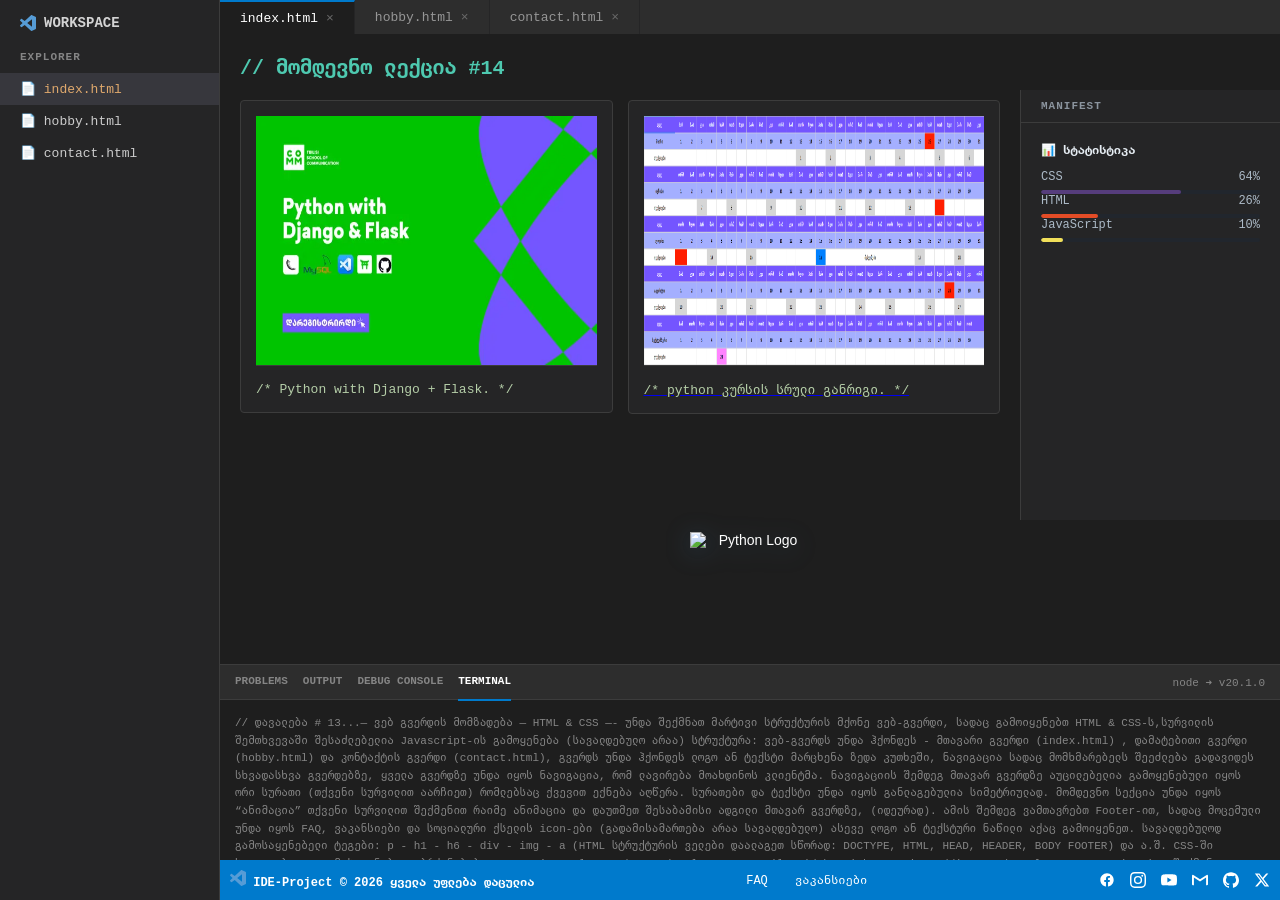
==== index.html @ 0334cdf0 "Finish homework_12" ====
<!DOCTYPE html>
<html lang="ka">

<head>
    <meta charset="UTF-8">
    <meta name="viewport" content="width=device-width, initial-scale=1.0">
    <title>IDE - index.html</title>
    <link rel="stylesheet" href="./style/style.css">
    <link rel="icon" href="./images/logo.svg" sizes="32x32" />
    <style>
        /* მხოლოდ ინდექსის გვერდის გალერეის სტილები */
        .gallery-container {
            display: flex;
            justify-content: space-between;
            gap: 15px;
        }

        .gallery-item {
            width: 50%;
            background-color: #252526;
            border: 1px solid #3c3c3c;
            padding: 15px;
            border-radius: 4px;
            height: fit-content;
        }

        .gallery-item img {
            width: 100%;
            height: 250px;
            border-bottom: 1px solid #3c3c3c;
        }

        .gallery-item p {
            margin-top: 12px;
            font-size: 13px;
            color: #b5cea8;
        }
    </style>
</head>

<body>
    <div class="ide-container">
        <!-- Explorer Sidebar -->
        <div class="ide-sidebar">
            <div class="sidebar-brand">
                <svg fill="#569cd6" width="16px" height="16px" viewBox="0 0 32 32">
                    <path d="M30.865 3.448l-6.583-3.167c-0.766-0.37-1.677-0.214-2.276 0.385l-12.609 11.505-5.495-4.167c-0.51-0.391-1.229-0.359-1.703 0.073l-1.76 1.604c-0.583 0.526-0.583 1.443-0.005 1.969l4.766 4.349-4.766 4.349c-0.578 0.526-0.578 1.443 0.005 1.969l1.76 1.604c0.479 0.432 1.193 0.464 1.703 0.073l5.495-4.172 12.615 11.51c0.594 0.599 1.505 0.755 2.271 0.385l6.589-3.172c0.693-0.333 1.13-1.031 1.13-1.802v-21.495c0-0.766-0.443-1.469-1.135-1.802zM24.005 23.266l-9.573-7.266 9.573-7.266z" />
                </svg>
                <span>WORKSPACE</span>
            </div>
            <h6>EXPLORER</h6>
            <div class="file-list">
                <a href="index.html" class="active-file">📄 index.html</a>
                <a href="hobby.html">📄 hobby.html</a>
                <a href="contact.html">📄 contact.html</a>
            </div>
        </div>

        <div class="ide-main-content">
            <!-- Tabs Header -->
            <header>
                <nav>
                    <a href="index.html" class="active">index.html</a>
                    <a href="hobby.html">hobby.html</a>
                    <a href="contact.html">contact.html</a>
                </nav>
            </header>

            <main>
                <h1>// მომდევნო ლექცია #14</h1>

                <div class="content-wrapper">
                    <!-- ძირითადი შიგთავსი -->
                    <div class="page-content">
                        <div class="gallery-container">
                            <div class="gallery-item">
                                <a target="_blank" href="https://commschool.ge/courses/python/">
                                <img src="./images/course.png" alt="კურსის აღწერა">
                                </a>
                                <p>/* Python with Django + Flask. */</p>
                            </div>
                            <div class="gallery-item">
                                <a target="_blank" href="https://docs.google.com/spreadsheets/d/1XT12Sex1IJbeRztxzKbnkJlmxRiXJuyS/edit?gid=1885693921&urp=gmail_link#gid=1885693921">
                                <img src="./images/calendar.png" alt="ლექციების კალენდარი">
                                <p>/* python კურსის სრული განრიგი. */</p>
                                </a>
                            </div>
                        </div>
                    </div>

                    <!-- მანიფესტის მენიუ მარჯვნივ -->
                    <aside class="right-sidebar">
                        <div class="sidebar-header"><span>MANIFEST</span></div>
                        <div class="sidebar-section">
                            <div class="section-title">📊 სტატისტიკა</div>
                            <div id="fileMetricsContainer" class="languages-container"></div>
                        </div>
                    </aside>
                </div>

                <!-- ანიმაციის სექცია -->
                <section class="animation-section">
                    <div class="python-logo-wrapper">
                        <img class="python-logo" src="https://upload.wikimedia.org/wikipedia/commons/c/c3/Python-logo-notext.svg" alt="Python Logo" width="120" height="120">
                    </div>
                </section>

                <!-- ტერმინალის პანელი ბოლოში -->
                <section class="terminal-panel">
                    <div class="terminal-header">
                        <div class="terminal-tabs">
                            <span>PROBLEMS</span><span>OUTPUT</span><span>DEBUG CONSOLE</span><span class="active-tab">TERMINAL</span>
                        </div>
                        <div class="terminal-meta"><span>node ➜ v20.1.0</span></div>
                    </div>
                    <div class="terminal-body">                        
                        <div class="terminal-subtext">// დავალება # 13...— ვებ გვერდის მომზადება — HTML & CSS —-
                            უნდა შექმნათ მარტივი სტრუქტურის მქონე ვებ-გვერდი, სადაც გამოიყენებთ HTML & CSS-ს,სურვილის
                            შემთხვევაში შესაძლებელია Javascript-ის გამოყენება (სავალდებულო არაა)
                            სტრუქტურა: ვებ-გვერდს უნდა ჰქონდეს - მთავარი გვერდი (index.html) , დამატებითი გვერდი
                            (hobby.html) და კონტაქტის გვერდი (contact.html), გვერდს უნდა ჰქონდეს ლოგო ან ტექსტი მარცხენა
                            ზედა კუთხეში,
                            ნავიგაცია სადაც მომხმარებელს შეეძლება გადავიდეს სხვადასხვა გვერდებზე, ყველა გვერდზე უნდა
                            იყოს ნავიგაცია, რომ ლავირება მოახდინოს კლიენტმა.
                            ნავიგაციის შემდეგ მთავარ გვერდზე აუცილებელია გამოყენებული იყოს ორი სურათი (თქვენი სურვილით
                            აარჩიეთ) რომლებსაც ქვევით ექნება აღწერა. სურათები და ტექსტი უნდა იყოს განლაგებულია
                            სიმეტრიულად.
                            მომდევნო სექცია უნდა იყოს “ანიმაცია” თქვენი სურვილით შექმენით რაიმე ანიმაცია და დაუთმეთ
                            შესაბამისი ადგილი მთავარ გვერდზე, (იდეურად).
                            ამის შემდეგ ვამთავრებთ Footer-ით, სადაც მოცემული უნდა იყოს FAQ, ვაკანსიები და სოციალური
                            ქსელის icon-ები (გადამისამართება არაა სავალდებულო) ასევე ლოგო ან ტექსტური ნაწილი აქაც
                            გამოიყენეთ.                           
                            სავალდებულოდ გამოსაყენებელი ტეგები: p - h1 - h6 - div - img - a (HTML სტრუქტურის ველები
                            დაალაგეთ სწორად: DOCTYPE, HTML, HEAD, HEADER, BODY FOOTER) და ა.შ.
                            CSS-ში სავალდებულოდ გამოსაყენებელი ბრძანებები:
                            Font-size,Color,Background-color,Font-Family,Width,Height,Margin,Padding,Border,Class,Hover,Animation
                            შექმენით style.css ფაილი ცალკე და ისე იმუშავეთ CSS-ზე.
                            პროექტი აუცილებლად აიტანეთ გითჰაბზე, გამიზიარეთ რეპოზიტორიის მისამართი და ატვირთეთ გუგლ
                            ქლასრუმში.</div>
                        <div class="typing-line">
                            <span class="terminal-prompt">➜ ~ </span>
                            <span id="typing-text"></span>
                        </div>
                    </div>
                </section>
            </main>

            <!-- ფუტერი (Status Bar) -->
            <footer>
                <div class="footer-content">
                    <div class="footer-logo">
                        <svg fill="#569cd6" width="16px" height="16px" viewBox="0 0 32 32" xmlns="http://www.w3.org/2000/svg">
                            <path d="M30.865 3.448l-6.583-3.167c-0.766-0.37-1.677-0.214-2.276 0.385l-12.609 11.505-5.495-4.167c-0.51-0.391-1.229-0.359-1.703 0.073l-1.76 1.604c-0.583 0.526-0.583 1.443-0.005 1.969l4.766 4.349-4.766 4.349c-0.578 0.526-0.578 1.443 0.005 1.969l1.76 1.604c0.479 0.432 1.193 0.464 1.703 0.073l5.495-4.172 12.615 11.51c0.594 0.599 1.505 0.755 2.271 0.385l6.589-3.172c0.693-0.333 1.13-1.031 1.13-1.802v-21.495c0-0.766-0.443-1.469-1.135-1.802zM24.005 23.266l-9.573-7.266 9.573-7.266z" />
                        </svg>
                        <span>IDE-Project</span>
                        <span>© 2026 ყველა უფლება დაცულია</span>
                    </div>
                    <div class="footer-links">
                        <a href="#">FAQ</a>
                        <a href="#">ვაკანსიები</a>
                    </div>
                    <div class="social-icons">
                        <!-- Facebook -->
                        <a href="#" class="social-link" title="Facebook" target="_blank">
                            <svg viewBox="0 0 24 24" xmlns="http://www.w3.org/2000/svg">
                                <path d="M22 12c0-5.523-4.477-10-10-10S2 6.477 2 12c0 4.991 3.657 9.128 8.438 9.878v-6.987h-2.54V12h2.54V9.797c0-2.506 1.492-3.89 3.777-3.89 1.094 0 2.238.195 2.238.195v2.46h-1.26c-1.243 0-1.63.771-1.63 1.562V12h2.773l-.443 2.89h-2.33v6.988C18.343 21.128 22 16.991 22 12z" />
                            </svg>
                        </a>
                        <!-- Instagram -->
                        <a href="#" class="social-link" title="Instagram" target="_blank">
                            <svg viewBox="0 0 24 24" xmlns="http://www.w3.org/2000/svg">
                                <path d="M12 2.163c3.204 0 3.584.012 4.85.07 3.252.148 4.771 1.691 4.919 4.919.058 1.265.069 1.645.069 4.849 0 3.205-.012 3.584-.069 4.849-.149 3.225-1.664 4.771-4.919 4.919-1.266.058-1.644.07-4.85.07-3.204 0-3.584-.012-4.849-.07-3.26-.149-4.771-1.699-4.919-4.92-.058-1.265-.07-1.644-.07-4.849 0-3.204.013-3.583.07-4.849.149-3.227 1.664-4.771 4.919-4.919 1.266-.057 1.645-.069 4.849-.069zM12 0C8.741 0 8.333.014 7.053.072 2.695.272.273 2.69.073 7.051.014 8.333 0 8.741 0 12c0 3.259.014 3.668.072 4.948.2 4.358 2.618 6.78 6.98 6.98 1.281.058 1.689.072 4.948.072 3.259 0 3.668-.014 4.948-.072 4.354-.2 6.782-2.618 6.979-6.98.059-1.28.073-1.689.073-4.948 0-3.259-.014-3.667-.072-4.947-.196-4.354-2.617-6.78-6.979-6.98C15.668.014 15.259 0 12 0zm0 5.838a6.162 6.162 0 1 0 0 12.324 6.162 6.162 0 0 0 0-12.324zM12 16a4 4 0 1 1 0-8 4 4 0 0 1 0 8zm6.406-11.845a1.44 1.44 0 1 0 0 2.881 1.44 1.44 0 0 0 0-2.881z" />
                            </svg>
                        </a>
                        <!-- YouTube -->
                        <a href="#" class="social-link" title="YouTube" target="_blank">
                            <svg viewBox="0 0 24 24" xmlns="http://www.w3.org/2000/svg">
                                <path d="M23.498 6.186a3.016 3.016 0 0 0-2.122-2.136C19.505 3.545 12 3.545 12 3.545s-7.505 0-9.377.505A3.017 3.017 0 0 0 .502 6.186C0 8.07 0 12 0 12s0 3.93.502 5.814a3.016 3.016 0 0 0 2.122 2.136c1.871.505 9.376.505 9.376.505s7.505 0 9.377-.505a3.015 3.015 0 0 0 2.122-2.136C24 15.93 24 12 24 12s0-3.93-.502-5.814zM9.545 15.568V8.432L15.818 12l-6.273 3.568z" />
                            </svg>
                        </a>
                        <!-- Gmail -->
                        <a href="mailto:gychybinidze@gmail.com" class="social-link" title="Gmail">
                            <svg viewBox="0 0 24 24" xmlns="http://www.w3.org/2000/svg">
                                <path d="M24 5.457v13.086c0 .75-.61 1.357-1.364 1.357H21.14V8.43L12 14.33 2.86 8.43v11.47H1.364C.61 19.9 0 19.293 0 18.543V5.457c0-.78.653-1.413 1.422-1.346l10.578 6.83 10.578-6.83c.77-.067 1.422.566 1.422 1.346z" />
                            </svg>
                        </a>
                        <!-- GitHub -->
                        <a href="https://github.com/guram-chubinidze" title="GitHub" target="_blank">
                            <svg viewBox="0 0 24 24" xmlns="http://www.w3.org/2000/svg">
                                <path d="M12 .297c-6.63 0-12 5.373-12 12 0 5.303 3.438 9.8 8.205 11.385.6.113.82-.258.82-.577 0-.285-.01-1.04-.015-2.04-3.338.724-4.042-1.61-4.042-1.61C4.422 18.07 3.633 17.7 3.633 17.7c-1.087-.744.084-.729.084-.729 1.205.084 1.838 1.236 1.838 1.236 1.07 1.835 2.809 1.305 3.495.998.108-.776.417-1.305.76-1.605-2.665-.3-5.466-1.332-5.466-5.93 0-1.31.465-2.38 1.235-3.22-.135-.303-.54-1.523.105-3.176 0 0 1.005-.322 3.3 1.23.96-.267 1.98-.399 3-.405 1.02.006 2.04.138 3 .405 2.28-1.552 3.285-1.23 3.285-1.23.645 1.653.24 2.873.12 3.176.765.84 1.23 1.91 1.23 3.22 0 4.61-2.805 5.625-5.475 5.92.42.36.81 1.096.81 2.22 0 1.606-.015 2.896-.015 3.286 0 .315.21.69.825.57C20.565 22.092 24 17.592 24 12.297c0-6.627-5.373-12-12-12" />
                            </svg>
                        </a>
                        <!-- Twitter (X) -->
                        <a href="#" title="Twitter" target="_blank">
                            <svg viewBox="0 0 24 24" xmlns="http://www.w3.org/2000/svg">
                                <path d="M18.244 2.25h3.308l-7.227 8.26 8.502 11.24H16.17l-5.214-6.817L4.99 21.75H1.68l7.73-8.835L1.254 2.25H8.08l4.713 6.231zm-1.161 17.52h1.833L7.084 4.126H5.117z" />
                            </svg>
                        </a>
                    </div>
                </div>
            </footer>
        </div>
    </div>
    <script src="./js/main.js"></script>
</body>

</html>
---- style/style.css ----
/* გლობალური პარამეტრები */
* {
    margin: 0;
    padding: 0;
    box-sizing: border-box;
}

body {
    font-family: 'Consolas', 'Courier New', Monaco, monospace;
    background-color: #1e1e1e;
    color: #d4d4d4;
    font-size: 14px;
    overflow: hidden; /* აიცილებს ორმაგ სკროლებს ეკრანზე */
}

/* მთავარი მაკეტი */
.ide-container {
    display: flex;
    height: 100vh; /* ფიქსირებული სიმაღლე ეკრანზე */
    width: 100vw;
}

/* მარცხენა მენიუ - File Explorer */
.ide-sidebar {
    min-width: 220px;
    background-color: #252526;
    border-right: 1px solid #3c3c3c;
    padding: 15px 0;
    flex-shrink: 0;
}

.ide-sidebar h6 {
    font-size: 11px;
    color: #858585;
    text-transform: uppercase;
    padding: 0 20px 10px 20px;
    letter-spacing: 1px;
}

.sidebar-brand {
    padding: 0 20px 20px 20px;
    font-weight: bold;
    display: flex;
    flex-direction: row;
    align-items: center;
    gap: 8px;
}

.file-list a {
    display: block;
    color: #cccccc;
    text-decoration: none;
    padding: 8px 20px;
    font-size: 13px;
    transition: background-color 0.2s;
}

.file-list a:hover {
    background-color: #2a2d2e;
    color: #ffffff;
}

.file-list a.active-file {
    background-color: #37373d;
    color: #e0a96d;
}

/* მარჯვენა კონტენტის ზონა */
.ide-main-content {
    flex-grow: 1;
    display: flex;
    flex-direction: column;
    min-width: 0;
    height: 100%;
}

/* ზედა ნავიგაციის ტაბები */
header {
    background-color: #2d2d2d;
    height: 35px;
    display: flex;
    border-bottom: 1px solid #1e1e1e;
    flex-shrink: 0;
}

nav {
    display: flex;
    height: 100%;
}

nav a {
    color: #969696;
    text-decoration: none;
    font-size: 13px;
    padding: 0 20px;
    display: flex;
    align-items: center;
    background-color: #2d2d2d;
    border-right: 1px solid #252526;
    height: 100%;
}

nav a:hover {
    background-color: #2a2a2a;
    color: #e1e1e1;
}

nav a.active {
    background-color: #1e1e1e;
    color: #ffffff;
    border-top: 2px solid #007acc;
}

nav a::after {
    content: " ×";
    margin-left: 8px;
    color: #6a6a6a;
}

/* ძირითადი სამუშაო სივრცე */
main {
    flex-grow: 1;
    display: flex;
    flex-direction: column;
    overflow: hidden;
    background-color: #1e1e1e;
}

main h1 {
    font-size: 20px;
    color: #4ec9b0;
    padding: 20px 20px 10px 20px;
    margin: 0;
}

/* შიდა სტრუქტურული კონტეინერი */
.content-wrapper {
    display: flex;
    flex-grow: 1;
    overflow: hidden;
    width: 100%;
    align-items: stretch; /* აიძულებს გვერდს და საიდბარს თანაბარ სიმაღლეს */
}

/* მარცხენა შიგთავსი */
.page-content {
    flex-grow: 1;
    min-width: 0;
    padding: 10px 20px 20px 20px;
    overflow-y: auto; /* შიდა სკროლი მხოლოდ კონტენტს */
}

/* მარჯვენა მენიუ (MANIFEST) - ჩამოდის ბოლომდე */
.right-sidebar {
    width: 260px;
    min-width: 260px;
    background-color: #252526;
    border-left: 1px solid #3c3c3c;
    display: flex;
    flex-direction: column;
    flex-shrink: 0;
    height: 100%;
}

.sidebar-header {
    font-size: 11px;
    letter-spacing: 1px;
    color: #8b949e;
    padding: 10px 20px;
    border-bottom: 1px solid #3c3c3c;
    font-weight: 600;
}

.sidebar-section {
    padding: 20px;
}

.section-title {
    font-size: 12px;
    font-weight: bold;
    color: #e6edf3;
    margin-bottom: 12px;
}
/* სექციის კონტეინერი (Dark IDE სტილი) */
        .animation-section {
            background-color: #1e1e1e;
            color: #ffffff;
            font-family: -apple-system, BlinkMacSystemFont, sans-serif;
            text-align: center;
            padding: 12px 20px;
        }

        /* ლოგოს კონტეინერი */
        .python-logo-wrapper {
            display: inline-block;
        }

        /* ბრუნვის ანიმაცია */
        @keyframes rotatePython {
            from {
                transform: rotate(0deg);
            }

            to {
                transform: rotate(360deg);
            }
        }

        /* სურათის სტილი და ანიმაციის მიბმა */
        .python-logo {
            display: block;
            margin: 0 auto;
            /* 6 წამი წრფივი დაუსრულებელი ბრუნვა */
            animation: rotatePython 6s linear infinite;

            /* ჩრდილის ეფექტი */
            filter: drop-shadow(0px 4px 12px rgba(55, 118, 171, 0.3));
        }

        /* მაუსის მიტანისას (Hover) უფრო სწრაფად დატრიალდეს */
        .python-logo:hover {
            animation-duration: 3s;
        }

/* ტერმინალის პანელის სტილები */
.terminal-panel {
    background-color: #1e1e1e;
    border-top: 1px solid #3c3c3c;
    width: 100%;
    flex-shrink: 0;
}

.terminal-header {
    display: flex;
    justify-content: space-between;
    align-items: center;
    padding: 0 15px;
    height: 35px;
    background-color: #2d2d2d;
    border-bottom: 1px solid #3c3c3c;
    user-select: none;
}

.terminal-tabs {
    display: flex;
    gap: 15px;
}

.terminal-tabs span {
    color: #858585;
    font-size: 11px;
    font-weight: bold;
    cursor: pointer;
    line-height: 35px;
}

.terminal-tabs .active-tab {
    color: #ffffff;
    border-bottom: 2px solid #007acc;
}

.terminal-meta {
    display: flex;
    align-items: center;
    gap: 15px;
    color: #858585;
    font-size: 11px;
}

.terminal-body {
    padding: 15px;
    color: #cccccc;
    font-size: 13px;
    line-height: 1.6;
    height: 160px;
    overflow-y: auto;
}

.terminal-welcome {
    color: #608b4e;
}

.terminal-subtext {
    color: #858585;
    margin-bottom: 5px;
    font-size: 11px;
}

.typing-line {
    display: flex;
    align-items: flex-start;
}

.terminal-prompt {
    color: #569cd6;
    font-weight: bold;
    margin-right: 10px;
    white-space: pre;
}

#typing-text {
    color: #d4d4d4;
    white-space: pre-wrap;
    word-break: break-word;
}

/* IDE სტილის ფუტერი */
footer {
    background-color: #007acc;
    /* VS Code-ის ლურჯი ქვედა ზოლი (Status Bar) */
    color: #ffffff;
    padding: 10px;
    font-size: 12px;
}

.footer-content {
    display: flex;
    justify-content: space-between;
    align-items: center;
}

.footer-logo {
    font-weight: bold;
}

.footer-links a {
    color: #ffffff;
    text-decoration: none;
    margin-right: 20px;
}

.footer-links a:hover {
    text-decoration: underline;
}

/* სოციალური აიქონების მთავარი კონტეინერი */
.social-icons {
    display: flex !important;
    /* იძულებითი ფლექსი */
    flex-direction: row !important;
    /* მკაცრად ჰორიზონტალური ხაზი */
    align-items: center !important;
    /* ვერტიკალურად ზუსტი ცენტრი */
    gap: 15px;
    /* დაშორება აიქონებს შორის */
}

/* თავად ლინკის თეგები */
.social-icons a {
    display: inline-flex !important;
    /* უზრუნველყოფს, რომ ლინკი ბლოკად არ გაიჭიმოს ქვევით */
    align-items: center;
    justify-content: center;
    text-decoration: none;
    width: 16px;
    /* ლინკის ფიქსირებული სიგანე */
    height: 16px;
    /* ლინკის ფიქსირებული სიმაღლე */
    transition: transform 0.2s ease;
}

/* თავად SVG კოდი */
.social-icons svg {
    width: 16px !important;
    height: 16px !important;
    fill: #ffffff;
    display: block;
    /* აქრობს SVG-ის შიდა უხილავ დაშორებებს */
    transition: fill 0.2s ease;
}

/* მაუსის მიტანის ეფექტები (Hover) */
.social-icons a:hover {
    transform: scale(1.2);
}

.social-icons a[title="Facebook"]:hover svg {
    fill: #e6f2ff;
}

.social-icons a[title="Instagram"]:hover svg {
    fill: #ffd3e3;
}

.social-icons a[title="YouTube"]:hover svg {
    fill: #ffb3b3;
}

.social-icons a[title="Gmail"]:hover svg {
    fill: #ffe6e6;
}

.social-icons a[title="GitHub"]:hover svg {
    fill: #f0f6fc;
}

.social-icons a[title="Twitter"]:hover svg {
    fill: #1da1f2;
}
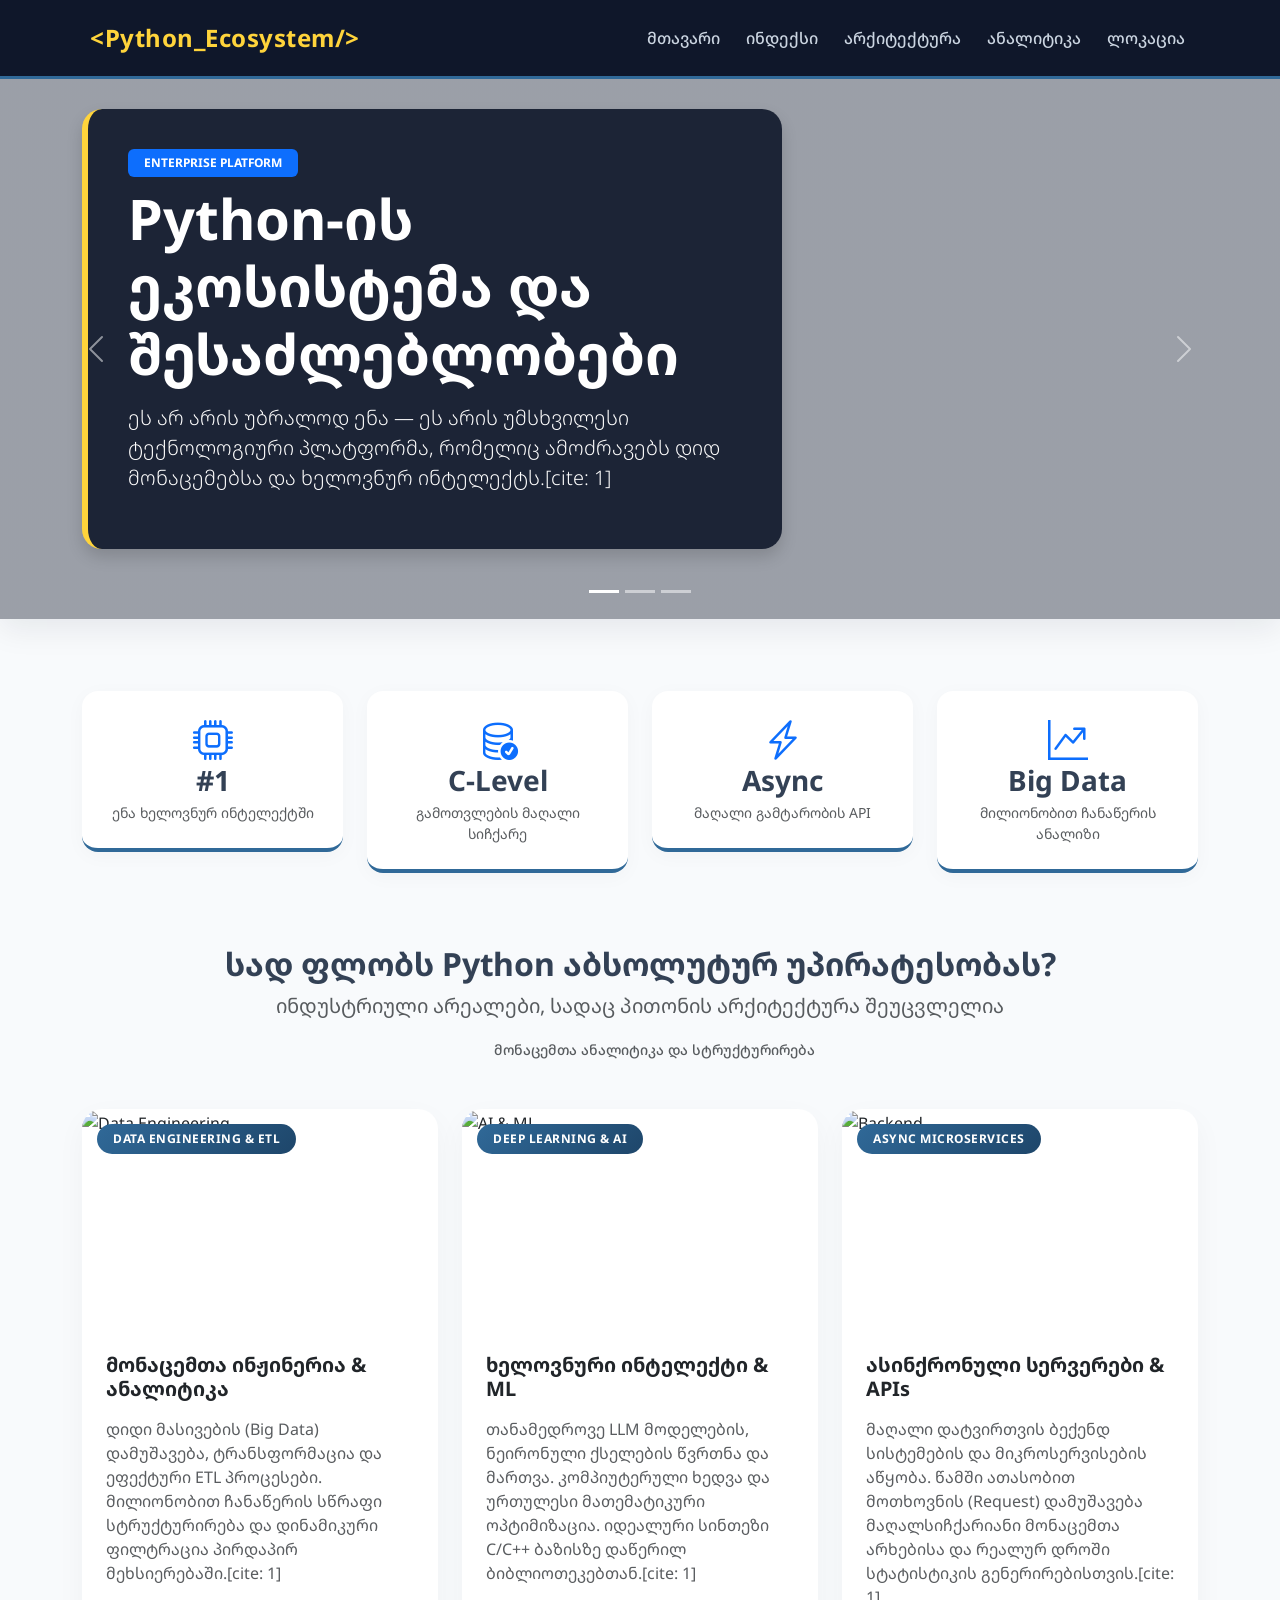
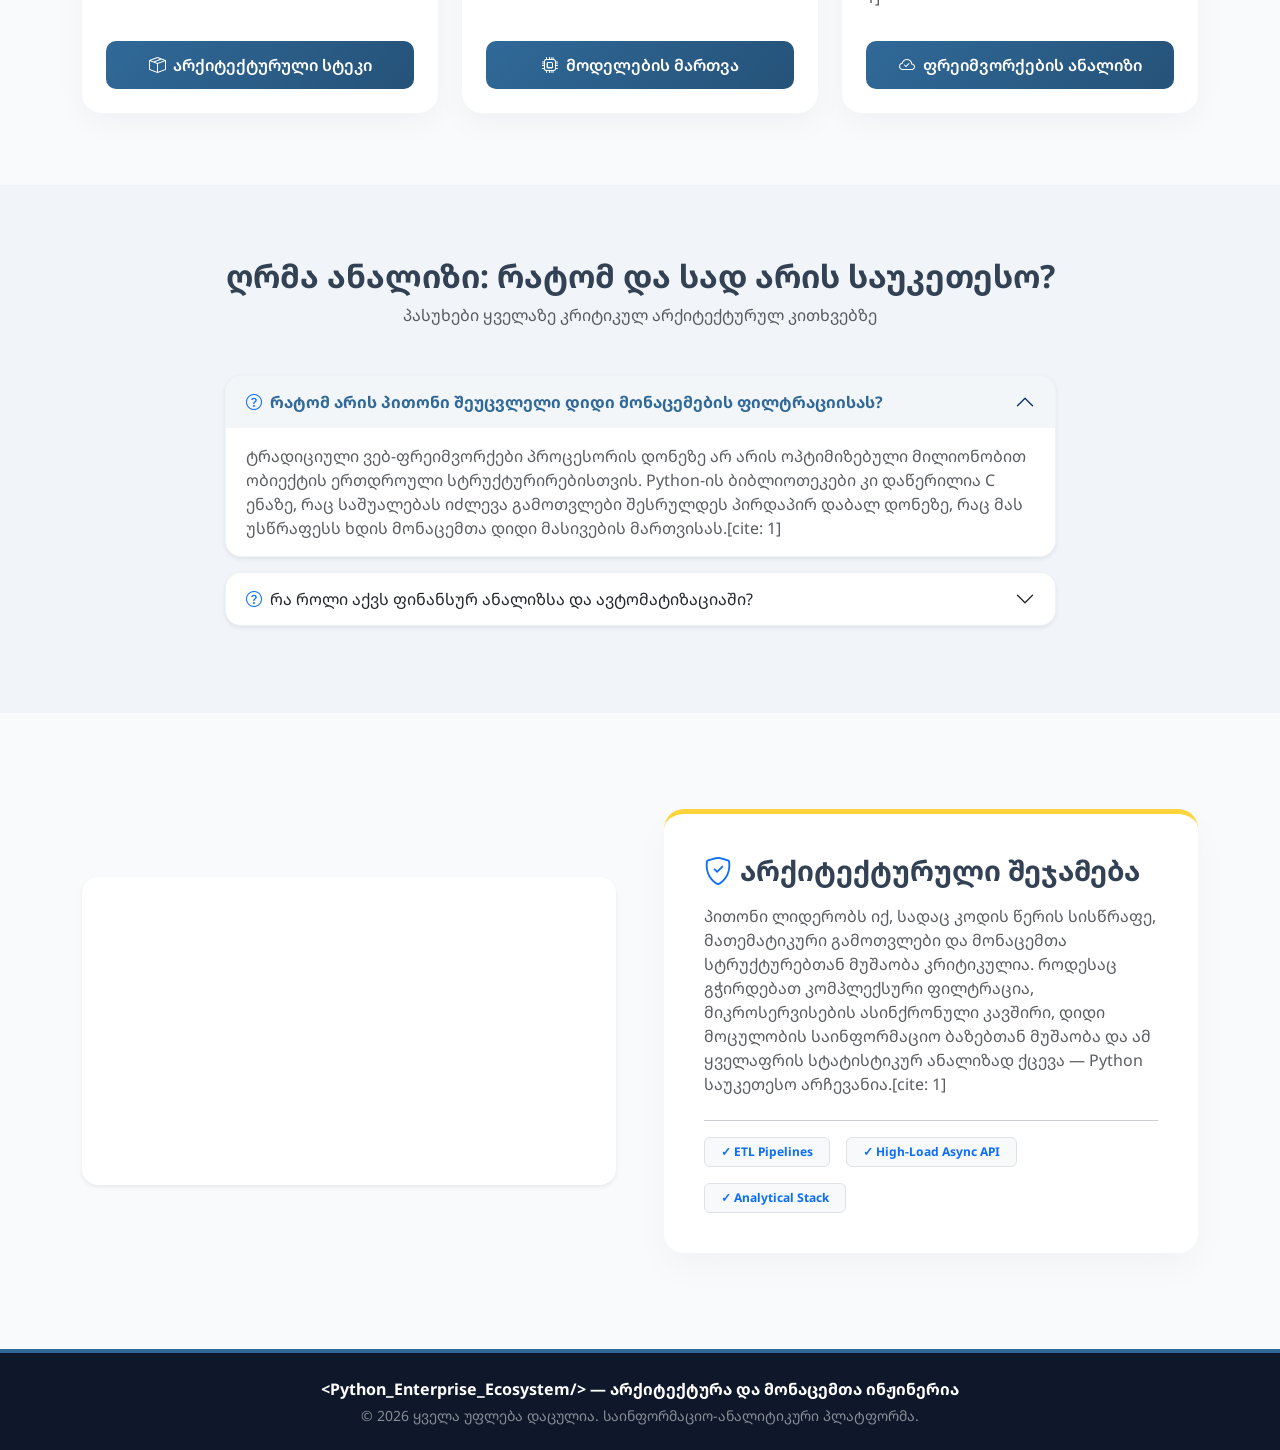
==== commit 37c73191: "Finish homework_13" ====
--- a/index.html
+++ b/index.html
@@ -1,207 +1,474 @@
 <!DOCTYPE html>
 <html lang="ka">
-
 <head>
     <meta charset="UTF-8">
     <meta name="viewport" content="width=device-width, initial-scale=1.0">
-    <title>IDE - index.html</title>
-    <link rel="stylesheet" href="./style/style.css">
-    <link rel="icon" href="./images/logo.svg" sizes="32x32" />
+    <title>Python Enterprise Ecosystem & Architecture</title>
+    <!-- Bootstrap 5 CSS -->
+    <link href="https://cdn.jsdelivr.net/npm/bootstrap@5.3.2/dist/css/bootstrap.min.css" rel="stylesheet">
+    <!-- Google Fonts -->
+    <link rel="preconnect" href="https://fonts.googleapis.com">
+    <link rel="preconnect" href="https://fonts.gstatic.com" crossorigin>
+    <link href="https://fonts.googleapis.com/css2?family=Noto+Sans+Georgian:wght@300;400;500;700&display=swap" rel="stylesheet">
+    <!-- Bootstrap Icons -->
+    <link rel="stylesheet" href="https://cdn.jsdelivr.net/npm/bootstrap-icons@1.11.1/font/bootstrap-icons.css">
+	<link rel="stylesheet" href="style.css">
+    
     <style>
-        /* მხოლოდ ინდექსის გვერდის გალერეის სტილები */
-        .gallery-container {
-            display: flex;
-            justify-content: space-between;
-            gap: 15px;
-        }
-
-        .gallery-item {
-            width: 50%;
-            background-color: #252526;
-            border: 1px solid #3c3c3c;
-            padding: 15px;
-            border-radius: 4px;
-            height: fit-content;
-        }
-
-        .gallery-item img {
+        :root {
+            --py-blue: #306998;       
+            --py-blue-dark: #1e466a;  
+            --py-yellow: #ffd43b;     
+            --dark-slate: #0f172a;    
+            --light-bg: #f8fafc;      
+            --accent-gold: #e2b808;
+        }
+
+        body {
+            font-family: 'Noto Sans Georgian', sans-serif;
+            background-color: var(--light-bg);
+            color: #334155;
+            overflow-x: hidden;
+        }
+
+        /* ნავიგაციის სტილი */
+        .custom-navbar {
+            background-color: var(--dark-slate) !important;
+            border-bottom: 3px solid var(--py-blue);
+            padding: 15px 0;
+        }
+        .custom-navbar .navbar-brand {
+            font-size: 1.5rem;
+            color: var(--py-yellow) !important;
+            letter-spacing: 0.5px;
+        }
+        .custom-navbar .nav-link {
+            color: #cbd5e1 !important;
+            font-weight: 500;
+            margin: 0 5px;
+            transition: all 0.3s ease;
+        }
+        .custom-navbar .nav-link:hover, 
+        .custom-navbar .nav-link.active {
+            color: var(--py-yellow) !important;
+        }
+
+        /* ნამდვილი კარუსელის სტილები */
+        .custom-carousel {
+            box-shadow: 0 10px 30px rgba(15, 23, 42, 0.08);
+        }
+        .carousel-item {
+            height: 60vh;
+            min-height: 450px;
+            background-size: cover;
+            background-position: center;
+            background-repeat: no-repeat;
+        }
+        .carousel-caption-box {
+            background: rgba(15, 23, 42, 0.9);
+            padding: 40px;
+            border-radius: 20px;
+            border-left: 6px solid var(--py-yellow);
+            max-width: 700px;
+            backdrop-filter: blur(5px);
+            margin-bottom: 40px; /* აწევს ტექსტს ინდიკატორების ზემოთ */
+        }
+
+        /* სტატისტიკის ბლოკი */
+        .stat-card {
+            background: #ffffff;
+            border-radius: 16px;
+            padding: 25px;
+            box-shadow: 0 4px 20px rgba(15, 23, 42, 0.03);
+            border-bottom: 4px solid var(--py-blue);
+            transition: transform 0.3s;
+        }
+        .stat-card:hover {
+            transform: translateY(-5px);
+        }
+
+        /* პრემიუმ ქარდები */
+        .python-card {
+            border: none !important;
+            border-radius: 20px !important;
+            overflow: hidden;
+            background-color: #ffffff;
+            box-shadow: 0 10px 30px rgba(15, 23, 42, 0.04);
+            transition: all 0.4s cubic-bezier(0.165, 0.84, 0.44, 1);
+        }
+        .card-img-wrapper {
+            position: relative;
+            overflow: hidden;
+            height: 220px;
+        }
+        .card-img-wrapper img {
             width: 100%;
-            height: 250px;
-            border-bottom: 1px solid #3c3c3c;
-        }
-
-        .gallery-item p {
-            margin-top: 12px;
-            font-size: 13px;
-            color: #b5cea8;
+            height: 100%;
+            object-fit: cover;
+            transition: transform 0.6s ease;
+        }
+        .python-card:hover {
+            transform: translateY(-12px);
+            box-shadow: 0 22px 45px rgba(48, 105, 152, 0.15);
+        }
+        .python-card:hover .card-img-wrapper img {
+            transform: scale(1.1);
+        }
+        .card-tag {
+            position: absolute;
+            top: 15px;
+            left: 15px;
+            background: linear-gradient(135deg, var(--py-blue), var(--py-blue-dark));
+            color: #ffffff;
+            padding: 6px 16px;
+            font-size: 0.75rem;
+            font-weight: 700;
+            border-radius: 30px;
+            z-index: 10;
+            text-transform: uppercase;
+            letter-spacing: 0.5px;
+        }
+
+        /* ღილაკები */
+        .btn-py {
+            background: linear-gradient(135deg, var(--py-blue), #255278) !important;
+            border: none !important;
+            color: #ffffff !important;
+            font-weight: 600;
+            padding: 12px 24px;
+            border-radius: 10px;
+            transition: all 0.3s ease;
+        }
+        .btn-py:hover {
+            background: linear-gradient(135deg, var(--py-yellow), var(--accent-gold)) !important;
+            color: var(--dark-slate) !important;
+            box-shadow: 0 5px 15px rgba(255, 212, 59, 0.4);
+        }
+
+        /* აკორდეონი */
+        .accordion-item {
+            border: 1px solid rgba(48, 105, 152, 0.08) !important;
+            border-radius: 16px !important;
+            margin-bottom: 15px;
+            overflow: hidden;
+            background: #ffffff;
+        }
+        .accordion-button:not(.collapsed) {
+            background-color: rgba(48, 105, 152, 0.06) !important;
+            color: var(--py-blue) !important;
+            font-weight: 700;
+            box-shadow: none !important;
+        }
+
+        /* ჰაილაით ბოქსი */
+        .highlight-box {
+            background: #ffffff;
+            border-radius: 20px;
+            padding: 40px;
+            box-shadow: 0 15px 35px rgba(0, 0, 0, 0.03);
+            border-top: 5px solid var(--py-yellow);
+        }
+
+        .custom-footer {
+            background-color: var(--dark-slate) !important;
+            border-top: 4px solid var(--py-blue);
         }
     </style>
 </head>
-
 <body>
-    <div class="ide-container">
-        <!-- Explorer Sidebar -->
-        <div class="ide-sidebar">
-            <div class="sidebar-brand">
-                <svg fill="#569cd6" width="16px" height="16px" viewBox="0 0 32 32">
-                    <path d="M30.865 3.448l-6.583-3.167c-0.766-0.37-1.677-0.214-2.276 0.385l-12.609 11.505-5.495-4.167c-0.51-0.391-1.229-0.359-1.703 0.073l-1.76 1.604c-0.583 0.526-0.583 1.443-0.005 1.969l4.766 4.349-4.766 4.349c-0.578 0.526-0.578 1.443 0.005 1.969l1.76 1.604c0.479 0.432 1.193 0.464 1.703 0.073l5.495-4.172 12.615 11.51c0.594 0.599 1.505 0.755 2.271 0.385l6.589-3.172c0.693-0.333 1.13-1.031 1.13-1.802v-21.495c0-0.766-0.443-1.469-1.135-1.802zM24.005 23.266l-9.573-7.266 9.573-7.266z" />
-                </svg>
-                <span>WORKSPACE</span>
-            </div>
-            <h6>EXPLORER</h6>
-            <div class="file-list">
-                <a href="index.html" class="active-file">📄 index.html</a>
-                <a href="hobby.html">📄 hobby.html</a>
-                <a href="contact.html">📄 contact.html</a>
-            </div>
-        </div>
-
-        <div class="ide-main-content">
-            <!-- Tabs Header -->
-            <header>
-                <nav>
-                    <a href="index.html" class="active">index.html</a>
-                    <a href="hobby.html">hobby.html</a>
-                    <a href="contact.html">contact.html</a>
-                </nav>
-            </header>
-
-            <main>
-                <h1>// მომდევნო ლექცია #14</h1>
-
-                <div class="content-wrapper">
-                    <!-- ძირითადი შიგთავსი -->
-                    <div class="page-content">
-                        <div class="gallery-container">
-                            <div class="gallery-item">
-                                <a target="_blank" href="https://commschool.ge/courses/python/">
-                                <img src="./images/course.png" alt="კურსის აღწერა">
-                                </a>
-                                <p>/* Python with Django + Flask. */</p>
-                            </div>
-                            <div class="gallery-item">
-                                <a target="_blank" href="https://docs.google.com/spreadsheets/d/1XT12Sex1IJbeRztxzKbnkJlmxRiXJuyS/edit?gid=1885693921&urp=gmail_link#gid=1885693921">
-                                <img src="./images/calendar.png" alt="ლექციების კალენდარი">
-                                <p>/* python კურსის სრული განრიგი. */</p>
-                                </a>
+
+    <!-- 1. ნავიგაცია -->
+    <nav class="navbar navbar-expand-lg navbar-dark custom-navbar sticky-top">
+        <div class="container">
+            <a class="navbar-brand fw-bold" href="#"><i class="bi bi-terminal-box me-2"></i>&lt;Python_Ecosystem/&gt;</a>
+            <button class="navbar-toggler" type="button" data-bs-toggle="collapse" data-bs-target="#pythonNav">
+                <span class="navbar-toggler-icon"></span>
+            </button>
+            <div class="collapse navbar-collapse" id="pythonNav">
+                <ul class="navbar-nav ms-auto">
+                    <li class="nav-item"><a class="nav-link" href="#">მთავარი</a></li>
+                    <li class="nav-item"><a class="nav-link" href="#metrics">ინდექსი</a></li>
+                    <li class="nav-item"><a class="nav-link" href="#capabilities">არქიტექტურა</a></li>
+                    <li class="nav-item"><a class="nav-link" href="#faq">ანალიტიკა</a></li>
+                    <li class="nav-item"><a class="nav-link" href="#geo-hub">ლოკაცია</a></li>
+                </ul>
+            </div>
+        </div>
+    </nav>
+
+    <!-- 2. სრულფასოვანი მრავალსლაიდიანი კარუსელი -->
+    <div id="heroCarousel" class="carousel slide custom-carousel" data-bs-ride="carousel" data-bs-interval="5000">
+        <!-- კარუსელის ინდიკატორები (წერტილები) -->
+        <div class="carousel-indicators">
+            <button type="button" data-bs-target="#heroCarousel" data-bs-slide-to="0" class="active" aria-current="true"></button>
+            <button type="button" data-bs-target="#heroCarousel" data-bs-slide-to="1"></button>
+            <button type="button" data-bs-target="#heroCarousel" data-bs-slide-to="2"></button>
+        </div>
+        
+        <!-- სლაიდები -->
+        <div class="carousel-inner">
+            <!-- სლაიდი 1: მთავარი -->
+            <div class="carousel-item active" style="background-image: linear-gradient(rgba(15, 23, 42, 0.4), rgba(15, 23, 42, 0.4)), url('https://images.unsplash.com/photo-1526374965328-7f61d4dc18c5?q=80&w=1200');">
+                <div class="container h-100 d-flex align-items-center">
+                    <div class="carousel-caption-box text-start text-white shadow">
+                        <span class="badge bg-primary mb-2 px-3 py-2 text-uppercase">Enterprise Platform</span>
+                        <h1 class="display-4 fw-bold mb-3">Python-ის ეკოსისტემა და შესაძლებლობები</h1>
+                        <p class="lead text-light-50">ეს არ არის უბრალოდ ენა — ეს არის უმსხვილესი ტექნოლოგიური პლატფორმა, რომელიც ამოძრავებს დიდ მონაცემებსა და ხელოვნურ ინტელექტს.[cite: 1]</p>
+                    </div>
+                </div>
+            </div>
+            
+            <!-- სლაიდი 2: მონაცემთა ინჟინერია -->
+            <div class="carousel-item" style="background-image: linear-gradient(rgba(15, 23, 42, 0.4), rgba(15, 23, 42, 0.4)), url('https://images.unsplash.com/photo-1460925895917-afdab827c52f?q=80&w=1200');">
+                <div class="container h-100 d-flex align-items-center">
+                    <div class="carousel-caption-box text-start text-white shadow">
+                        <span class="badge bg-success mb-2 px-3 py-2 text-uppercase">Data Engineering</span>
+                        <h1 class="display-4 fw-bold mb-3">დიდი მასივების ეფექტური მართვა</h1>
+                        <p class="lead text-light-50">მილიონობით ჩანაწერის სწრაფი სტრუქტურირება, ტრანსფორმაცია და ETL პროცესები რთული მონაცემთა ბაზების მიგრაციის დროს.[cite: 1]</p>
+                    </div>
+                </div>
+            </div>
+            
+            <!-- სლაიდი 3: ასინქრონული არქიტექტურა -->
+            <div class="carousel-item" style="background-image: linear-gradient(rgba(15, 23, 42, 0.4), rgba(15, 23, 42, 0.4)), url('https://images.unsplash.com/photo-1555066931-4365d14bab8c?q=80&w=1200');">
+                <div class="container h-100 d-flex align-items-center">
+                    <div class="carousel-caption-box text-start text-white shadow">
+                        <span class="badge bg-warning text-dark mb-2 px-3 py-2 text-uppercase">High-Performance APIs</span>
+                        <h1 class="display-4 fw-bold mb-3">მაღალი გამტარობის მიკროსერვისები</h1>
+                        <p class="lead text-light-50">სუფთა ასინქრონული არქიტექტურა, რომელიც უზრუნველყოფს წამში ათასობით მოთხოვნის დამუშავებას რეალურ დროში ანალიტიკისთვის.[cite: 1]</p>
+                    </div>
+                </div>
+            </div>
+        </div>
+        
+        <!-- კარუსელის მართვის ისრები -->
+        <button class="carousel-control-prev" type="button" data-bs-target="#heroCarousel" data-bs-slide="prev">
+            <span class="carousel-control-prev-icon" aria-hidden="true"></span>
+            <span class="visually-hidden">Previous</span>
+        </button>
+        <button class="carousel-control-next" type="button" data-bs-target="#heroCarousel" data-bs-slide="next">
+            <span class="carousel-control-next-icon" aria-hidden="true"></span>
+            <span class="visually-hidden">Next</span>
+        </button>
+    </div>
+
+    <!-- 3. სტატისტიკური მეტრიკები -->
+    <section id="metrics" class="container my-5 pt-4">
+        <div class="row g-4 text-center">
+            <div class="col-md-3">
+                <div class="stat-card">
+                    <i class="bi bi-cpu text-primary display-6 mb-2"></i>
+                    <h3 class="fw-bold text-dark-slate mb-1">#1</h3>
+                    <p class="text-muted small mb-0">ენა ხელოვნურ ინტელექტში</p>
+                </div>
+            </div>
+            <div class="col-md-3">
+                <div class="stat-card">
+                    <i class="bi bi-database-check text-primary display-6 mb-2"></i>
+                    <h3 class="fw-bold text-dark-slate mb-1">C-Level</h3>
+                    <p class="text-muted small mb-0">გამოთვლების მაღალი სიჩქარე</p>
+                </div>
+            </div>
+            <div class="col-md-3">
+                <div class="stat-card">
+                    <i class="bi bi-lightning-charge text-primary display-6 mb-2"></i>
+                    <h3 class="fw-bold text-dark-slate mb-1">Async</h3>
+                    <p class="text-muted small mb-0">მაღალი გამტარობის API</p>
+                </div>
+            </div>
+            <div class="col-md-3">
+                <div class="stat-card">
+                    <i class="bi bi-graph-up-arrow text-primary display-6 mb-2"></i>
+                    <h3 class="fw-bold text-dark-slate mb-1">Big Data</h3>
+                    <p class="text-muted small mb-0">მილიონობით ჩანაწერის ანალიზი</p>
+                </div>
+            </div>
+        </div>
+    </section>
+
+    <!-- 4. შესაძლებლობების სექცია (ქარდები) -->
+    <section id="capabilities" class="container my-5 py-4">
+        <div class="text-center mb-5">
+            <h2 class="fw-bold text-dark-slate mb-2">სად ფლობს Python აბსოლუტურ უპირატესობას?</h2>
+            <p class="text-muted fs-5">ინდუსტრიული არეალები, სადაც პითონის არქიტექტურა შეუცვლელია</p>
+            <div class="mt-3">
+                <span class="spinner-grow spinner-grow-sm text-primary" role="status"></span>
+                <span class="text-muted small ms-2 fw-medium">მონაცემთა ანალიტიკა და სტრუქტურირება</span>
+            </div>
+        </div>
+
+        <div class="row g-4">
+            <!-- ქარდი 1: მონაცემთა ინჟინერია -->
+            <div class="col-lg-4 col-md-6">
+                <div class="card h-100 python-card">
+                    <span class="card-tag">Data Engineering & ETL</span>
+                    <div class="card-img-wrapper">
+                        <img src="https://images.unsplash.com/photo-1460925895917-afdab827c52f?q=80&w=600" alt="Data Engineering">
+                    </div>
+                    <div class="card-body d-flex flex-column p-4">
+                        <h5 class="fw-bold text-dark-slate mb-3">მონაცემთა ინჟინერია & ანალიტიკა</h5>
+                        <p class="card-text text-muted flex-grow-1">დიდი მასივების (Big Data) დამუშავება, ტრანსფორმაცია და ეფექტური ETL პროცესები. მილიონობით ჩანაწერის სწრაფი სტრუქტურირება და დინამიკური ფილტრაცია პირდაპირ მეხსიერებაში.[cite: 1]</p>
+                        <button class="btn btn-py w-100 mt-3" data-bs-toggle="modal" data-bs-target="#dataModal"><i class="bi bi-box-seam me-2"></i>არქიტექტურული სტეკი</button>
+                    </div>
+                </div>
+            </div>
+
+            <!-- ქარდი 2: ხელოვნური ინტელექტი -->
+            <div class="col-lg-4 col-md-6">
+                <div class="card h-100 python-card">
+                    <span class="card-tag">Deep Learning & AI</span>
+                    <div class="card-img-wrapper">
+                        <img src="https://images.unsplash.com/photo-1555066931-4365d14bab8c?q=80&w=600" alt="AI & ML">
+                    </div>
+                    <div class="card-body d-flex flex-column p-4">
+                        <h5 class="fw-bold text-dark-slate mb-3">ხელოვნური ინტელექტი & ML</h5>
+                        <p class="card-text text-muted flex-grow-1">თანამედროვე LLM მოდელების, ნეირონული ქსელების წვრთნა და მართვა. კომპიუტერული ხედვა და ურთულესი მათემატიკური ოპტიმიზაცია. იდეალური სინთეზი C/C++ ბაზისზე დაწერილ ბიბლიოთეკებთან.[cite: 1]</p>
+                        <button class="btn btn-py w-100 mt-3" data-bs-toggle="modal" data-bs-target="#aiModal"><i class="bi bi-cpu me-2"></i>მოდელების მართვა</button>
+                    </div>
+                </div>
+            </div>
+
+            <!-- ქარდი 3: ბექენდი და API -->
+            <div class="col-lg-4 col-md-12">
+                <div class="card h-100 python-card">
+                    <span class="card-tag">Async Microservices</span>
+                    <div class="card-img-wrapper">
+                        <img src="https://images.unsplash.com/photo-1547658719-da2b51169166?q=80&w=600" alt="Backend">
+                    </div>
+                    <div class="card-body d-flex flex-column p-4">
+                        <h5 class="fw-bold text-dark-slate mb-3">ასინქრონული სერვერები & APIs</h5>
+                        <p class="card-text text-muted flex-grow-1">მაღალი დატვირთვის ბექენდ სისტემების და მიკროსერვისების აწყობა. წამში ათასობით მოთხოვნის (Request) დამუშავება მაღალსიჩქარიანი მონაცემთა არხებისა და რეალურ დროში სტატისტიკის გენერირებისთვის.[cite: 1]</p>
+                        <button class="btn btn-py w-100 mt-3" data-bs-toggle="modal" data-bs-target="#backendModal"><i class="bi bi-cloud-check me-2"></i>ფრეიმვორქების ანალიზი</button>
+                    </div>
+                </div>
+            </div>
+        </div>
+    </section>
+
+    <!-- 5. მოდალები -->
+    <div class="modal fade" id="dataModal" tabindex="-1" aria-hidden="true">
+        <div class="modal-dialog modal-dialog-centered">
+            <div class="modal-content border-0 shadow-lg">
+                <div class="modal-header bg-dark text-white p-4">
+                    <h5 class="modal-title fw-bold"><i class="bi bi-database me-2 text-warning"></i>Pandas & NumPy ეკოსისტემა</h5>
+                    <button type="button" class="btn-close btn-close-white" data-bs-dismiss="modal"></button>
+                </div>
+                <div class="modal-body p-4">
+                    <p class="text-muted leading-relaxed">ეს ინსტრუმენტები უზრუნველყოფენ მონაცემთა მასივების დამუშავებასა და აგრეგაციას უპრეცედენტო სიჩქარით. იდეალურია ETL (Extract, Transform, Load) პროცესებისთვის, მონაცემთა მიგრაციისთვის და PostgreSQL / ClickHouse ანალიტიკურ ბაზებთან მუშაობისთვის.[cite: 1]</p>
+                </div>
+            </div>
+        </div>
+    </div>
+
+    <div class="modal fade" id="aiModal" tabindex="-1" aria-hidden="true">
+        <div class="modal-dialog modal-dialog-centered">
+            <div class="modal-content border-0 shadow-lg">
+                <div class="modal-header bg-dark text-white p-4">
+                    <h5 class="modal-title fw-bold"><i class="bi bi-bounding-box-circles me-2 text-warning"></i>PyTorch & TensorFlow</h5>
+                    <button type="button" class="btn-close btn-close-white" data-bs-dismiss="modal"></button>
+                </div>
+                <div class="modal-body p-4">
+                    <p class="text-muted leading-relaxed">წარმოადგენს ინდუსტრიის გლობალურ სტანდარტს. მათი მეშვეობით ხდება რთული მრავალშრიანი ნეირონული ქსელების არქიტექტურის აგება, ოპტიმიზაცია და მოდელების წვრთნა, რაც უზრუნველყოფს AI გადაწყვეტილებების სერვერულ მხარდაჭერას.[cite: 1]</p>
+                </div>
+            </div>
+        </div>
+    </div>
+
+    <div class="modal fade" id="backendModal" tabindex="-1" aria-hidden="true">
+        <div class="modal-dialog modal-dialog-centered">
+            <div class="modal-content border-0 shadow-lg">
+                <div class="modal-header bg-dark text-white p-4">
+                    <h5 class="modal-title fw-bold"><i class="bi bi-speedometer2 me-2 text-warning"></i>FastAPI & Django არქიტექტურა</h5>
+                    <button type="button" class="btn-close btn-close-white" data-bs-dismiss="modal"></button>
+                </div>
+                <div class="modal-body p-4">
+                    <p class="text-muted leading-relaxed"><strong>FastAPI:</strong> იყენებს სუფთა ასინქრონულ არქიტექტურას (Async/Await), ავტომატურად აგენერირებს OpenAPI დოკუმენტაციას და იდეალურია მაღალსიჩქარიანი მიკროსერვისებისთვის. <strong>Django:</strong> უსაფრთხო, მონოლითური არქიტექტურა კომპლექსური ვებ-სისტემებისთვის.[cite: 1]</p>
+                </div>
+            </div>
+        </div>
+    </div>
+
+    <!-- 6. FAQ აკორდეონი -->
+    <section id="faq" class="py-5" style="background-color: #f1f5f9;">
+        <div class="container my-4">
+            <div class="text-center mb-5">
+                <h2 class="fw-bold text-dark-slate">ღრმა ანალიზი: რატომ და სად არის საუკეთესო?</h2>
+                <p class="text-muted">პასუხები ყველაზე კრიტიკულ არქიტექტურულ კითხვებზე</p>
+            </div>
+            <div class="row justify-content-center">
+                <div class="col-lg-9">
+                    <div class="accordion" id="faqAccordion">
+                        <div class="accordion-item shadow-sm">
+                            <h2 class="accordion-header">
+                                <button class="accordion-button" type="button" data-bs-toggle="collapse" data-bs-target="#collapseOne" aria-expanded="true">
+                                    <i class="bi bi-question-circle text-primary me-2"></i> რატომ არის პითონი შეუცვლელი დიდი მონაცემების ფილტრაციისას?
+                                </button>
+                            </h2>
+                            <div id="collapseOne" class="accordion-collapse collapse show" data-bs-parent="#faqAccordion">
+                                <div class="accordion-body text-muted">
+                                    ტრადიციული ვებ-ფრეიმვორქები პროცესორის დონეზე არ არის ოპტიმიზებული მილიონობით ობიექტის ერთდროული სტრუქტურირებისთვის. Python-ის ბიბლიოთეკები კი დაწერილია C ენაზე, რაც საშუალებას იძლევა გამოთვლები შესრულდეს პირდაპირ დაბალ დონეზე, რაც მას უსწრაფესს ხდის მონაცემთა დიდი მასივების მართვისას.[cite: 1]
+                                </div>
                             </div>
                         </div>
-                    </div>
-
-                    <!-- მანიფესტის მენიუ მარჯვნივ -->
-                    <aside class="right-sidebar">
-                        <div class="sidebar-header"><span>MANIFEST</span></div>
-                        <div class="sidebar-section">
-                            <div class="section-title">📊 სტატისტიკა</div>
-                            <div id="fileMetricsContainer" class="languages-container"></div>
+                        <div class="accordion-item shadow-sm">
+                            <h2 class="accordion-header">
+                                <button class="accordion-button collapsed" type="button" data-bs-toggle="collapse" data-bs-target="#collapseTwo" aria-expanded="false">
+                                    <i class="bi bi-question-circle text-primary me-2"></i> რა როლი აქვს ფინანსურ ანალიზსა და ავტომატიზაციაში?
+                                </button>
+                            </h2>
+                            <div id="collapseTwo" class="accordion-collapse collapse" data-bs-parent="#faqAccordion">
+                                <div class="accordion-body text-muted">
+                                    ფინანსურ ბაზრებზე (ტექნიკური ანალიზის ინდიკატორების გამოთვლა ჩარტებზე, სავაჭრო ბოტები, ოქროსა და კრიპტოვალუტების ფასების პროგნოზირება) Python ფაქტობრივად მონოპოლისტია მისი მათემატიკური სიზუსტისა და კოდის წერის სისწრაფის გამო.[cite: 1]
+                                </div>
+                            </div>
                         </div>
-                    </aside>
-                </div>
-
-                <!-- ანიმაციის სექცია -->
-                <section class="animation-section">
-                    <div class="python-logo-wrapper">
-                        <img class="python-logo" src="https://upload.wikimedia.org/wikipedia/commons/c/c3/Python-logo-notext.svg" alt="Python Logo" width="120" height="120">
-                    </div>
-                </section>
-
-                <!-- ტერმინალის პანელი ბოლოში -->
-                <section class="terminal-panel">
-                    <div class="terminal-header">
-                        <div class="terminal-tabs">
-                            <span>PROBLEMS</span><span>OUTPUT</span><span>DEBUG CONSOLE</span><span class="active-tab">TERMINAL</span>
-                        </div>
-                        <div class="terminal-meta"><span>node ➜ v20.1.0</span></div>
-                    </div>
-                    <div class="terminal-body">                        
-                        <div class="terminal-subtext">// დავალება # 13...— ვებ გვერდის მომზადება — HTML & CSS —-
-                            უნდა შექმნათ მარტივი სტრუქტურის მქონე ვებ-გვერდი, სადაც გამოიყენებთ HTML & CSS-ს,სურვილის
-                            შემთხვევაში შესაძლებელია Javascript-ის გამოყენება (სავალდებულო არაა)
-                            სტრუქტურა: ვებ-გვერდს უნდა ჰქონდეს - მთავარი გვერდი (index.html) , დამატებითი გვერდი
-                            (hobby.html) და კონტაქტის გვერდი (contact.html), გვერდს უნდა ჰქონდეს ლოგო ან ტექსტი მარცხენა
-                            ზედა კუთხეში,
-                            ნავიგაცია სადაც მომხმარებელს შეეძლება გადავიდეს სხვადასხვა გვერდებზე, ყველა გვერდზე უნდა
-                            იყოს ნავიგაცია, რომ ლავირება მოახდინოს კლიენტმა.
-                            ნავიგაციის შემდეგ მთავარ გვერდზე აუცილებელია გამოყენებული იყოს ორი სურათი (თქვენი სურვილით
-                            აარჩიეთ) რომლებსაც ქვევით ექნება აღწერა. სურათები და ტექსტი უნდა იყოს განლაგებულია
-                            სიმეტრიულად.
-                            მომდევნო სექცია უნდა იყოს “ანიმაცია” თქვენი სურვილით შექმენით რაიმე ანიმაცია და დაუთმეთ
-                            შესაბამისი ადგილი მთავარ გვერდზე, (იდეურად).
-                            ამის შემდეგ ვამთავრებთ Footer-ით, სადაც მოცემული უნდა იყოს FAQ, ვაკანსიები და სოციალური
-                            ქსელის icon-ები (გადამისამართება არაა სავალდებულო) ასევე ლოგო ან ტექსტური ნაწილი აქაც
-                            გამოიყენეთ.                           
-                            სავალდებულოდ გამოსაყენებელი ტეგები: p - h1 - h6 - div - img - a (HTML სტრუქტურის ველები
-                            დაალაგეთ სწორად: DOCTYPE, HTML, HEAD, HEADER, BODY FOOTER) და ა.შ.
-                            CSS-ში სავალდებულოდ გამოსაყენებელი ბრძანებები:
-                            Font-size,Color,Background-color,Font-Family,Width,Height,Margin,Padding,Border,Class,Hover,Animation
-                            შექმენით style.css ფაილი ცალკე და ისე იმუშავეთ CSS-ზე.
-                            პროექტი აუცილებლად აიტანეთ გითჰაბზე, გამიზიარეთ რეპოზიტორიის მისამართი და ატვირთეთ გუგლ
-                            ქლასრუმში.</div>
-                        <div class="typing-line">
-                            <span class="terminal-prompt">➜ ~ </span>
-                            <span id="typing-text"></span>
-                        </div>
-                    </div>
-                </section>
-            </main>
-
-            <!-- ფუტერი (Status Bar) -->
-            <footer>
-                <div class="footer-content">
-                    <div class="footer-logo">
-                        <svg fill="#569cd6" width="16px" height="16px" viewBox="0 0 32 32" xmlns="http://www.w3.org/2000/svg">
-                            <path d="M30.865 3.448l-6.583-3.167c-0.766-0.37-1.677-0.214-2.276 0.385l-12.609 11.505-5.495-4.167c-0.51-0.391-1.229-0.359-1.703 0.073l-1.76 1.604c-0.583 0.526-0.583 1.443-0.005 1.969l4.766 4.349-4.766 4.349c-0.578 0.526-0.578 1.443 0.005 1.969l1.76 1.604c0.479 0.432 1.193 0.464 1.703 0.073l5.495-4.172 12.615 11.51c0.594 0.599 1.505 0.755 2.271 0.385l6.589-3.172c0.693-0.333 1.13-1.031 1.13-1.802v-21.495c0-0.766-0.443-1.469-1.135-1.802zM24.005 23.266l-9.573-7.266 9.573-7.266z" />
-                        </svg>
-                        <span>IDE-Project</span>
-                        <span>© 2026 ყველა უფლება დაცულია</span>
-                    </div>
-                    <div class="footer-links">
-                        <a href="#">FAQ</a>
-                        <a href="#">ვაკანსიები</a>
-                    </div>
-                    <div class="social-icons">
-                        <!-- Facebook -->
-                        <a href="#" class="social-link" title="Facebook" target="_blank">
-                            <svg viewBox="0 0 24 24" xmlns="http://www.w3.org/2000/svg">
-                                <path d="M22 12c0-5.523-4.477-10-10-10S2 6.477 2 12c0 4.991 3.657 9.128 8.438 9.878v-6.987h-2.54V12h2.54V9.797c0-2.506 1.492-3.89 3.777-3.89 1.094 0 2.238.195 2.238.195v2.46h-1.26c-1.243 0-1.63.771-1.63 1.562V12h2.773l-.443 2.89h-2.33v6.988C18.343 21.128 22 16.991 22 12z" />
-                            </svg>
-                        </a>
-                        <!-- Instagram -->
-                        <a href="#" class="social-link" title="Instagram" target="_blank">
-                            <svg viewBox="0 0 24 24" xmlns="http://www.w3.org/2000/svg">
-                                <path d="M12 2.163c3.204 0 3.584.012 4.85.07 3.252.148 4.771 1.691 4.919 4.919.058 1.265.069 1.645.069 4.849 0 3.205-.012 3.584-.069 4.849-.149 3.225-1.664 4.771-4.919 4.919-1.266.058-1.644.07-4.85.07-3.204 0-3.584-.012-4.849-.07-3.26-.149-4.771-1.699-4.919-4.92-.058-1.265-.07-1.644-.07-4.849 0-3.204.013-3.583.07-4.849.149-3.227 1.664-4.771 4.919-4.919 1.266-.057 1.645-.069 4.849-.069zM12 0C8.741 0 8.333.014 7.053.072 2.695.272.273 2.69.073 7.051.014 8.333 0 8.741 0 12c0 3.259.014 3.668.072 4.948.2 4.358 2.618 6.78 6.98 6.98 1.281.058 1.689.072 4.948.072 3.259 0 3.668-.014 4.948-.072 4.354-.2 6.782-2.618 6.979-6.98.059-1.28.073-1.689.073-4.948 0-3.259-.014-3.667-.072-4.947-.196-4.354-2.617-6.78-6.979-6.98C15.668.014 15.259 0 12 0zm0 5.838a6.162 6.162 0 1 0 0 12.324 6.162 6.162 0 0 0 0-12.324zM12 16a4 4 0 1 1 0-8 4 4 0 0 1 0 8zm6.406-11.845a1.44 1.44 0 1 0 0 2.881 1.44 1.44 0 0 0 0-2.881z" />
-                            </svg>
-                        </a>
-                        <!-- YouTube -->
-                        <a href="#" class="social-link" title="YouTube" target="_blank">
-                            <svg viewBox="0 0 24 24" xmlns="http://www.w3.org/2000/svg">
-                                <path d="M23.498 6.186a3.016 3.016 0 0 0-2.122-2.136C19.505 3.545 12 3.545 12 3.545s-7.505 0-9.377.505A3.017 3.017 0 0 0 .502 6.186C0 8.07 0 12 0 12s0 3.93.502 5.814a3.016 3.016 0 0 0 2.122 2.136c1.871.505 9.376.505 9.376.505s7.505 0 9.377-.505a3.015 3.015 0 0 0 2.122-2.136C24 15.93 24 12 24 12s0-3.93-.502-5.814zM9.545 15.568V8.432L15.818 12l-6.273 3.568z" />
-                            </svg>
-                        </a>
-                        <!-- Gmail -->
-                        <a href="mailto:gychybinidze@gmail.com" class="social-link" title="Gmail">
-                            <svg viewBox="0 0 24 24" xmlns="http://www.w3.org/2000/svg">
-                                <path d="M24 5.457v13.086c0 .75-.61 1.357-1.364 1.357H21.14V8.43L12 14.33 2.86 8.43v11.47H1.364C.61 19.9 0 19.293 0 18.543V5.457c0-.78.653-1.413 1.422-1.346l10.578 6.83 10.578-6.83c.77-.067 1.422.566 1.422 1.346z" />
-                            </svg>
-                        </a>
-                        <!-- GitHub -->
-                        <a href="https://github.com/guram-chubinidze" title="GitHub" target="_blank">
-                            <svg viewBox="0 0 24 24" xmlns="http://www.w3.org/2000/svg">
-                                <path d="M12 .297c-6.63 0-12 5.373-12 12 0 5.303 3.438 9.8 8.205 11.385.6.113.82-.258.82-.577 0-.285-.01-1.04-.015-2.04-3.338.724-4.042-1.61-4.042-1.61C4.422 18.07 3.633 17.7 3.633 17.7c-1.087-.744.084-.729.084-.729 1.205.084 1.838 1.236 1.838 1.236 1.07 1.835 2.809 1.305 3.495.998.108-.776.417-1.305.76-1.605-2.665-.3-5.466-1.332-5.466-5.93 0-1.31.465-2.38 1.235-3.22-.135-.303-.54-1.523.105-3.176 0 0 1.005-.322 3.3 1.23.96-.267 1.98-.399 3-.405 1.02.006 2.04.138 3 .405 2.28-1.552 3.285-1.23 3.285-1.23.645 1.653.24 2.873.12 3.176.765.84 1.23 1.91 1.23 3.22 0 4.61-2.805 5.625-5.475 5.92.42.36.81 1.096.81 2.22 0 1.606-.015 2.896-.015 3.286 0 .315.21.69.825.57C20.565 22.092 24 17.592 24 12.297c0-6.627-5.373-12-12-12" />
-                            </svg>
-                        </a>
-                        <!-- Twitter (X) -->
-                        <a href="#" title="Twitter" target="_blank">
-                            <svg viewBox="0 0 24 24" xmlns="http://www.w3.org/2000/svg">
-                                <path d="M18.244 2.25h3.308l-7.227 8.26 8.502 11.24H16.17l-5.214-6.817L4.99 21.75H1.68l7.73-8.835L1.254 2.25H8.08l4.713 6.231zm-1.161 17.52h1.833L7.084 4.126H5.117z" />
-                            </svg>
-                        </a>
-                    </div>
-                </div>
-            </footer>
-        </div>
-    </div>
-    <script src="./js/main.js"></script>
+                    </div>
+                </div>
+            </div>
+        </div>
+    </section>
+
+    <!-- 7. რუკა და შეჯამება -->
+    <section id="geo-hub" class="container my-5 py-5">
+        <div class="row g-5 align-items-center">
+            <div class="col-lg-6">
+                <div class="p-2 bg-white rounded-4 shadow-sm">
+                    <div class="ratio ratio-16x9 rounded-4 overflow-hidden">
+                        <iframe 
+                            src="https://www.google.com/maps/embed?pb=!1m18!1m12!1m3!1d2978.8475225103444!2d44.77914847657934!3d41.70225107604561!2m3!1f0!2f0!3f0!3m2!1i1024!2i768!4f13.1!3m3!1m2!1s0x40440cd7e6bf6dbb%3A0x400b3e6488de130!2sTbilisi!5e0!3m2!1sen!2sge!4v1710000000000!5m2!1sen!2sge" 
+                            style="border:0;" 
+                            allowfullscreen="" 
+                            loading="lazy" 
+                            referrerpolicy="no-referrer-when-downgrade">
+                        </iframe>
+                    </div>
+                </div>
+            </div>
+            
+            <div class="col-lg-6">
+                <div class="highlight-box">
+                    <h3 class="fw-bold mb-3 text-dark-slate"><i class="bi bi-shield-check text-primary me-2"></i>არქიტექტურული შეჯამება</h3>
+                    <p class="text-muted leading-relaxed mb-4">პითონი ლიდერობს იქ, სადაც კოდის წერის სისწრაფე, მათემატიკური გამოთვლები და მონაცემთა სტრუქტურებთან მუშაობა კრიტიკულია. როდესაც გჭირდებათ კომპლექსური ფილტრაცია, მიკროსერვისების ასინქრონული კავშირი, დიდი მოცულობის საინფორმაციო ბაზებთან მუშაობა და ამ ყველაფრის სტატისტიკურ ანალიზად ქცევა — Python საუკეთესო არჩევანია.[cite: 1]</p>
+                    <hr class="my-3">
+                    <div class="d-flex gap-3 flex-wrap">
+                        <span class="badge bg-light text-primary border px-3 py-2">✓ ETL Pipelines</span>
+                        <span class="badge bg-light text-primary border px-3 py-2">✓ High-Load Async API</span>
+                        <span class="badge bg-light text-primary border px-3 py-2">✓ Analytical Stack</span>
+                    </div>
+                </div>
+            </div>
+        </div>
+    </section>
+
+    <!-- 8. ფუთერი -->
+    <footer class="custom-footer text-center text-white py-4 mt-auto">
+        <div class="container">
+            <p class="mb-1 fw-bold text-python-yellow">&lt;Python_Enterprise_Ecosystem/&gt; — არქიტექტურა და მონაცემთა ინჟინერია</p>
+            <p class="mb-0 small text-white-50">&copy; 2026 ყველა უფლება დაცულია. საინფორმაციო-ანალიტიკური პლატფორმა.</p>
+        </div>
+    </footer>
+
+    <!-- Bootstrap 5 JS Bundle -->
+    <script src="https://cdn.jsdelivr.net/npm/bootstrap@5.3.2/dist/js/bootstrap.bundle.min.js"></script>
 </body>
-
 </html>
--- a/style.css
+++ b/style.css
@@ -0,0 +1,158 @@
+  :root {
+            --py-blue: #306998;       
+            --py-blue-dark: #1e466a;  
+            --py-yellow: #ffd43b;     
+            --dark-slate: #0f172a;    
+            --light-bg: #f8fafc;      
+            --accent-gold: #e2b808;
+        }
+
+        body {
+            font-family: 'Noto Sans Georgian', sans-serif;
+            background-color: var(--light-bg);
+            color: #334155;
+            overflow-x: hidden;
+        }
+
+        /* ნავიგაციის სტილი */
+        .custom-navbar {
+            background-color: var(--dark-slate) !important;
+            border-bottom: 3px solid var(--py-blue);
+            padding: 15px 0;
+        }
+        .custom-navbar .navbar-brand {
+            font-size: 1.5rem;
+            color: var(--py-yellow) !important;
+            letter-spacing: 0.5px;
+        }
+        .custom-navbar .nav-link {
+            color: #cbd5e1 !important;
+            font-weight: 500;
+            margin: 0 5px;
+            transition: all 0.3s ease;
+        }
+        .custom-navbar .nav-link:hover, 
+        .custom-navbar .nav-link.active {
+            color: var(--py-yellow) !important;
+        }
+
+        /* ნამდვილი კარუსელის სტილები */
+        .custom-carousel {
+            box-shadow: 0 10px 30px rgba(15, 23, 42, 0.08);
+        }
+        .carousel-item {
+            height: 60vh;
+            min-height: 450px;
+            background-size: cover;
+            background-position: center;
+            background-repeat: no-repeat;
+        }
+        .carousel-caption-box {
+            background: rgba(15, 23, 42, 0.9);
+            padding: 40px;
+            border-radius: 20px;
+            border-left: 6px solid var(--py-yellow);
+            max-width: 700px;
+            backdrop-filter: blur(5px);
+            margin-bottom: 40px; /* აწევს ტექსტს ინდიკატორების ზემოთ */
+        }
+
+        /* სტატისტიკის ბლოკი */
+        .stat-card {
+            background: #ffffff;
+            border-radius: 16px;
+            padding: 25px;
+            box-shadow: 0 4px 20px rgba(15, 23, 42, 0.03);
+            border-bottom: 4px solid var(--py-blue);
+            transition: transform 0.3s;
+        }
+        .stat-card:hover {
+            transform: translateY(-5px);
+        }
+
+        /* პრემიუმ ქარდები */
+        .python-card {
+            border: none !important;
+            border-radius: 20px !important;
+            overflow: hidden;
+            background-color: #ffffff;
+            box-shadow: 0 10px 30px rgba(15, 23, 42, 0.04);
+            transition: all 0.4s cubic-bezier(0.165, 0.84, 0.44, 1);
+        }
+        .card-img-wrapper {
+            position: relative;
+            overflow: hidden;
+            height: 220px;
+        }
+        .card-img-wrapper img {
+            width: 100%;
+            height: 100%;
+            object-fit: cover;
+            transition: transform 0.6s ease;
+        }
+        .python-card:hover {
+            transform: translateY(-12px);
+            box-shadow: 0 22px 45px rgba(48, 105, 152, 0.15);
+        }
+        .python-card:hover .card-img-wrapper img {
+            transform: scale(1.1);
+        }
+        .card-tag {
+            position: absolute;
+            top: 15px;
+            left: 15px;
+            background: linear-gradient(135deg, var(--py-blue), var(--py-blue-dark));
+            color: #ffffff;
+            padding: 6px 16px;
+            font-size: 0.75rem;
+            font-weight: 700;
+            border-radius: 30px;
+            z-index: 10;
+            text-transform: uppercase;
+            letter-spacing: 0.5px;
+        }
+
+        /* ღილაკები */
+        .btn-py {
+            background: linear-gradient(135deg, var(--py-blue), #255278) !important;
+            border: none !important;
+            color: #ffffff !important;
+            font-weight: 600;
+            padding: 12px 24px;
+            border-radius: 10px;
+            transition: all 0.3s ease;
+        }
+        .btn-py:hover {
+            background: linear-gradient(135deg, var(--py-yellow), var(--accent-gold)) !important;
+            color: var(--dark-slate) !important;
+            box-shadow: 0 5px 15px rgba(255, 212, 59, 0.4);
+        }
+
+        /* აკორდეონი */
+        .accordion-item {
+            border: 1px solid rgba(48, 105, 152, 0.08) !important;
+            border-radius: 16px !important;
+            margin-bottom: 15px;
+            overflow: hidden;
+            background: #ffffff;
+        }
+        .accordion-button:not(.collapsed) {
+            background-color: rgba(48, 105, 152, 0.06) !important;
+            color: var(--py-blue) !important;
+            font-weight: 700;
+            box-shadow: none !important;
+        }
+
+        /* ჰაილაით ბოქსი */
+        .highlight-box {
+            background: #ffffff;
+            border-radius: 20px;
+            padding: 40px;
+            box-shadow: 0 15px 35px rgba(0, 0, 0, 0.03);
+            border-top: 5px solid var(--py-yellow);
+        }
+
+        .custom-footer {
+            background-color: var(--dark-slate) !important;
+            border-top: 4px solid var(--py-blue);
+        }
